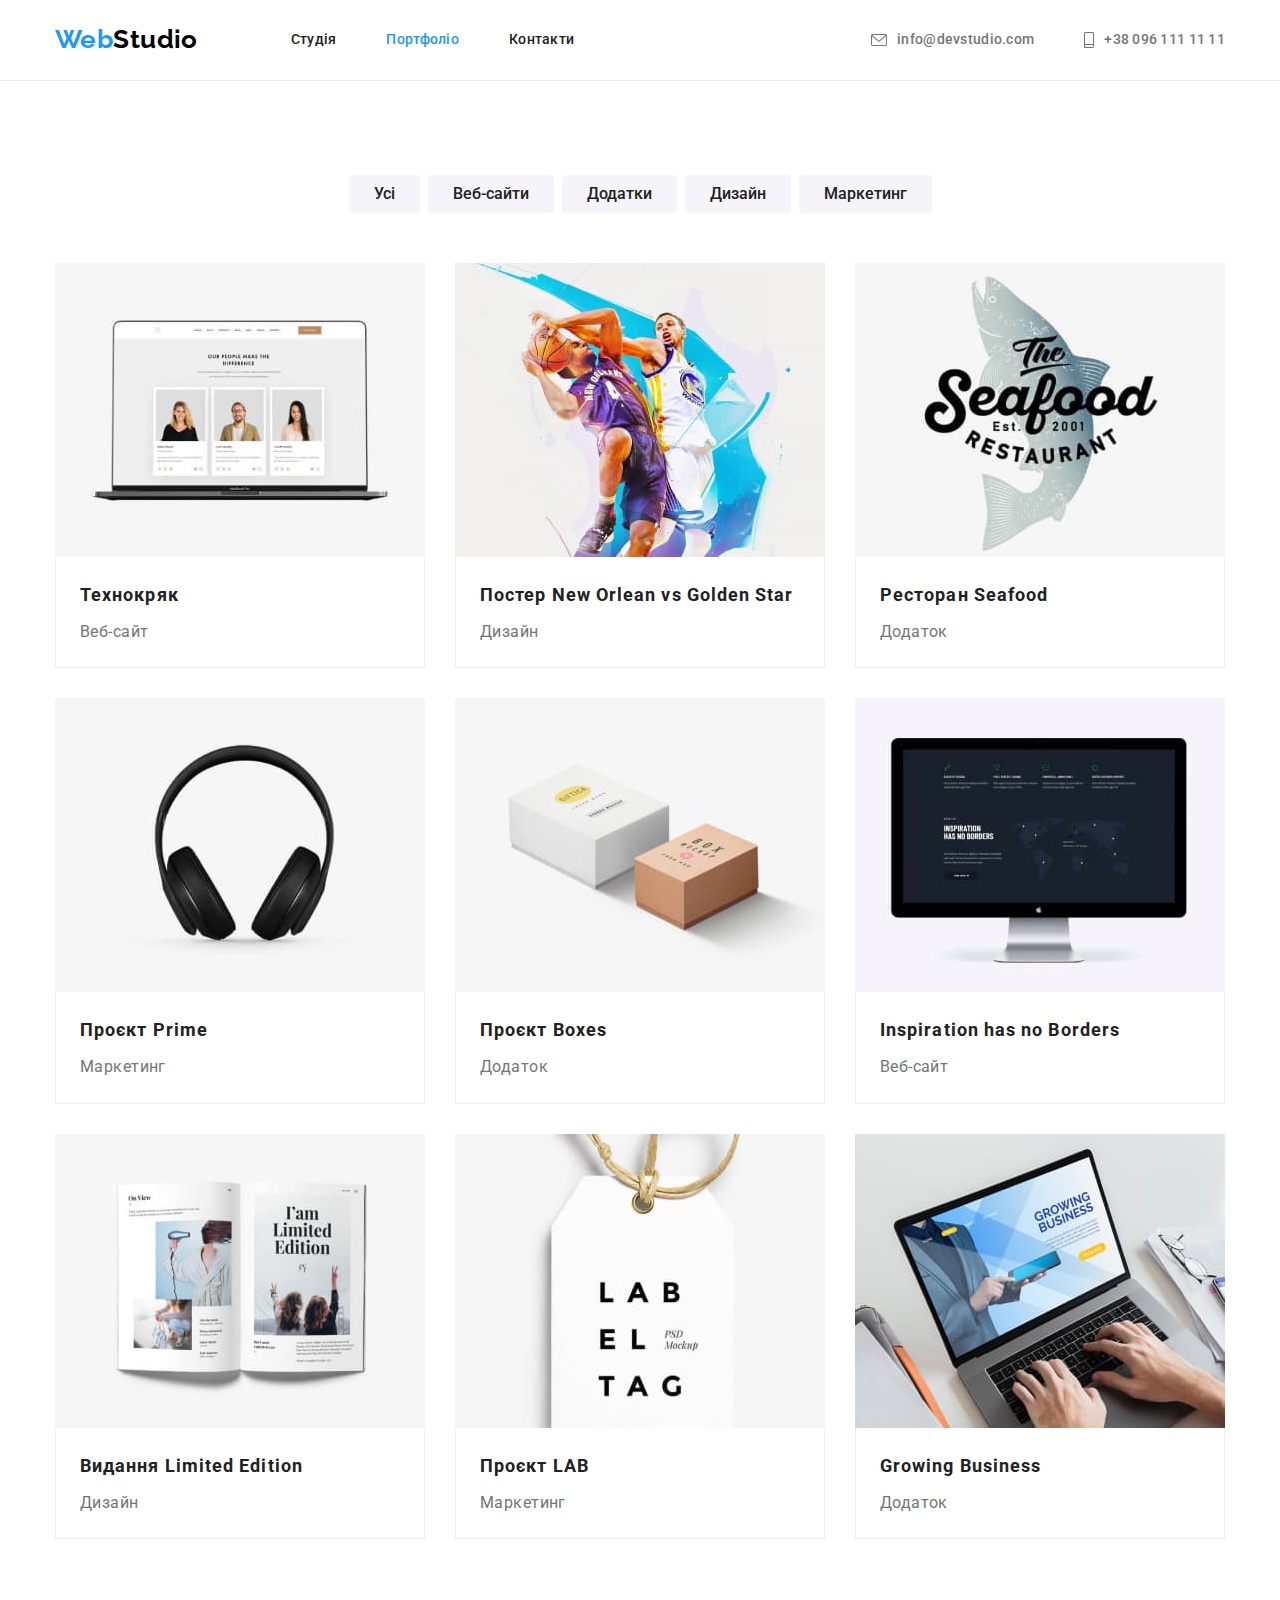
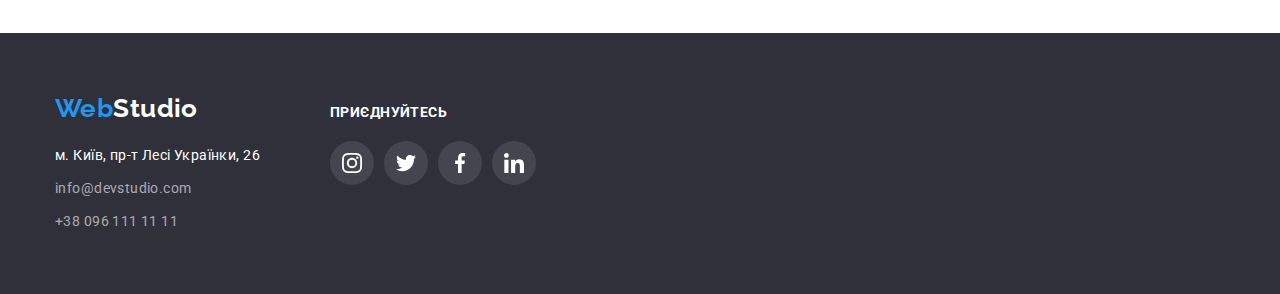
==== portfolio.html @ b89c9b1a "перенес файлы" ====
<!DOCTYPE html>
<html lang="uk">
  <head>
    <meta charset="UTF-8" />
    <meta http-equiv="X-UA-Compatible" content="IE=edge" />
    <meta name="viewport" content="width=device-width, initial-scale=1.0" />
    <title>Портфоліо</title>
    <link rel="preconnect" href="https://fonts.googleapis.com" />
    <link rel="preconnect" href="https://fonts.gstatic.com" crossorigin />
    <link
      href="https://fonts.googleapis.com/css2?family=Montserrat:wght@400;500;600&family=Raleway:wght@700&family=Roboto:wght@400;500;700;900&display=swap"
      rel="stylesheet"
    />
    <link
      rel="stylesheet"
      href="https://cdnjs.cloudflare.com/ajax/libs/modern-normalize/1.1.0/modern-normalize.min.css"
    />
    <link rel="stylesheet" href="./css/styles.css" />
  </head>
  <body>
    <!--хедер сайта-->
    <header>
      <div class="header container">
        <nav class="nav">
          <a href="./index.html" class="logo list"> <span class="span">Web</span>Studio</a>

          <ul class="site-nav list">
            <li class="nav-item"><a href="./index.html" class="link list">Студія</a></li>

            <li class="nav-item">
              <a href="./portfolio.html" class="portfolio list">Портфоліо</a>
            </li>

            <li class="nav-item"><a href="./index.html" class="link list">Контакти</a></li>
          </ul>
        </nav>

        <ul class="auth-nav list">
          <li class="auth-item">
            <a href="mailto:info@devstudio.com" class="link list">
              <svg class="mail">
                <use href="./images/symbol-defs-opt.svg#icon-envelope"></use>
              </svg>
              info@devstudio.com</a
            >
          </li>
          <li class="auth-item">
            <a href="tel:+380961111111" class="link list">
              <svg class="telephone">
                <use href="./images/symbol-defs-opt.svg#icon-smartphone"></use></svg
              >+38 096 111 11 11</a
            >
          </li>
        </ul>
      </div>
    </header>

    <!-- основная информация -->
    <main>
      <section class="section-portfolio">
        <h1>Портфоліо</h1>
        <div class="container">
          <ul class="portfolio-nav list">
            <li class="nav-item"><button type="button" class="portfolio-btn">Усі</button></li>
            <li class="nav-item"><button type="button" class="portfolio-btn">Веб-сайти</button></li>
            <li class="nav-item"><button type="button" class="portfolio-btn">Додатки</button></li>
            <li class="nav-item"><button type="button" class="portfolio-btn">Дизайн</button></li>
            <li class="nav-item"><button type="button" class="portfolio-btn">Маркетинг</button></li>
          </ul>

          <ul class="cards-info list no-margin">
            <li class="card">
              <a href="" class="card-link list">
                <img src="./images/porfolio/tehno.jpg" alt="Технокряк" width="370" />
                <div class="card-content">
                  <h2 class="card-title">Технокряк</h2>
                  <p class="card-text">Веб-сайт</p>
                </div>
                <!-- <p class="card-text">
                  Lorem ipsum dolor sit amet consectetur adipisicing elit. Tempora, ex!
                </p> -->
              </a>
            </li>
            <li class="card">
              <a href="" class="card-link card-link list">
                <img src="./images/porfolio/poster.jpg" alt="Постер" width="370" />
                <div class="card-content">
                  <h2 class="card-title">Постер New Orlean vs Golden Star</h2>
                  <p class="card-text">Дизайн</p>
                </div>
                <!-- <p class="card-text">
                  Lorem ipsum dolor sit amet consectetur adipisicing elit. Tempora, ex!
                </p> -->
              </a>
            </li>

            <li class="card">
              <a href="" class="card-link list">
                <img
                  src="./images/porfolio/seafood.jpg"
                  alt=" додаток Ресторан Seafood"
                  width="370"
                />
                <div class="card-content">
                  <h2 class="card-title">Ресторан Seafood</h2>
                  <p class="card-text">Додаток</p>
                </div>
                <!-- <p class="card-text">
                  Lorem ipsum dolor sit amet consectetur adipisicing elit. Tempora, ex!
                </p> -->
              </a>
            </li>

            <li class="card">
              <a href="" class="card-link list">
                <img src="./images/porfolio/prime.jpg" alt="Проєкт прайм" width="370" />
                <div class="card-content">
                  <h2 class="card-title">Проєкт Prime</h2>
                  <p class="card-text">Маркетинг</p>
                </div>
                <!-- <p class="card-text">
                  Lorem ipsum dolor sit amet consectetur adipisicing elit. Tempora, ex!
                </p> -->
              </a>
            </li>

            <li class="card">
              <a href="" class="card-link list">
                <img src="./images/porfolio/boxes.jpg" alt="Проєкт боксес" width="370" />
                <div class="card-content">
                  <h2 class="card-title">Проєкт Boxes</h2>
                  <p class="card-text">Додаток</p>
                </div>
                <!-- <p class="card-text">
                  Lorem ipsum dolor sit amet consectetur adipisicing elit. Tempora, ex!
                </p> -->
              </a>
            </li>

            <li class="card">
              <a href="" class="card-link list">
                <img src="./images/porfolio/borders.jpg" alt="Натхнення без кордонів" width="370" />
                <div class="card-content">
                  <h2 class="card-title">Inspiration has no Borders</h2>
                  <p class="card-text">Веб-сайт</p>
                </div>
                <!-- <p class="card-text">
                  Lorem ipsum dolor sit amet consectetur adipisicing elit. Tempora, ex!
                </p> -->
              </a>
            </li>

            <li class="card">
              <a href="" class="card-link list">
                <img src="./images/porfolio/le.jpg" alt="лімітовані видання" width="370" />
                <div class="card-content">
                  <h2 class="card-title">Видання Limited Edition</h2>
                  <p class="card-text">Дизайн</p>
                </div>
                <!-- <p class="card-text">
                  Lorem ipsum dolor sit amet consectetur adipisicing elit. Tempora, ex!
                </p> -->
              </a>
            </li>

            <li class="card">
              <a href="" class="card-link list">
                <img src="./images/porfolio/lab.jpg" alt="Проєкт LAB" width="370" />
                <div class="card-content">
                  <h2 class="card-title">Проєкт LAB</h2>
                  <p class="card-text">Маркетинг</p>
                </div>
                <!-- <p class="card-text">
                  Lorem ipsum dolor sit amet consectetur adipisicing elit. Tempora, ex!
                </p> -->
              </a>
            </li>

            <li class="card">
              <a href="" class="card-link list">
                <img
                  src="./images/porfolio/business.jpg"
                  alt="додаток Growing Business"
                  width="370"
                />
                <div class="card-content">
                  <h2 class="card-title">Growing Business</h2>
                  <p class="card-text">Додаток</p>
                </div>
                <!-- <p class="card-text">
                  Lorem ipsum dolor sit amet consectetur adipisicing elit. Tempora, ex!
                </p> -->
              </a>
            </li>
          </ul>
        </div>
      </section>
    </main>
    <!--подвал!-->
    <footer class="footer">
      <div class="footer-container container">
        <address>
          <a href="./index.html" class="logo list"> <span class="span">Web</span>Studio</a>
          <ul class="site-address list no-margin">
            <li class="address-item">
              <a
                href="https://goo.gl/maps/yjSmeDeuVUnGaKGq8"
                target="_blank"
                rel="noreferrer noopener"
                class="link map list"
              >
                м. Київ, пр-т Лесі Українки, 26
              </a>
            </li>

            <li class="address-item">
              <a href="mailto:info@devstudio.com" class="link contact list">info@devstudio.com</a>
            </li>

            <li class="address-item">
              <a href="tel:+380961111111" class="link contact list">+38 096 111 11 11</a>
            </li>
          </ul>
        </address>
        <div class="footer-right">
          <p class="social-title">приєднуйтесь</p>
          <ul class="footer-social list no-margin">
            <li class="footer-item">
              <a class="icon" href="https://www.instagram.com/"
                ><svg width="20" height="20">
                  <use href="./images/symbol-defs-opt.svg#icon-instagram"></use></svg
              ></a>
            </li>

            <li class="footer-item">
              <a href="https://twitter.com/" class="icon">
                <svg width="20" height="20">
                  <use href="./images/symbol-defs-opt.svg#icon-twitter"></use></svg
              ></a>
            </li>

            <li class="footer-item">
              <a href="https://www.facebook.com/" class="icon">
                <svg width="20" height="20">
                  <use href="./images/symbol-defs-opt.svg#icon-facebook"></use></svg
              ></a>
            </li>

            <li class="footer-item">
              <a href="https://www.linkedin.com/" class="icon">
                <svg width="20" height="20">
                  <use href="./images/symbol-defs-opt.svg#icon-linkedin"></use></svg
              ></a>
            </li>
          </ul>
        </div>
      </div>
    </footer>
  </body>
</html>
---- css/styles.css ----
/* цвет фона       #FFFFFF*/
/* цвет  переменной #FFFFFF */
/* цвет заголовков #212121 */
/* цвет текста навигации #212121  */
/* цвет текста     #757575 */
/* цвет лого       #000000 */
/* акцент цвета лого   #2196F3*/
/* цвет акцента    #2196F3*/
/* цвет фона приветствие  #C4C4C4; */
/* цвет фона команда #F5F4FA;*/
/* цвет иконок #AFB1B8 */
/* цвет фона кнопок  #f5f4fa */
/* цвет фона футер #2f303a */
/* цвет рамки хедера  #ececec*/
/* цвет рамки карты портфолио #eeeeee */
/* цвет рамки клиенты #AFB1B8;*/
/* тени навигации портфолио rgba(0, 0, 0, 0.25) */
/* тени карта команда 0px 1px 3px rgba(0, 0, 0, 0.12), 0px 1px 1px rgba(0, 0, 0, 0.14),
    0px 2px 1px rgba(0, 0, 0, 0.2); */
/* цвет адреса подвал  rgba(255, 255, 255, 0.6) */

:root {
  --primary-text-color: #757575;
  --primary-heading-color: #212121;
  --accent-color: #2196f3;
  --text-change-color: #ffffff;
  --header-logo-color: #000000;
  --footer-logo-color: #ffffff;
  --text-color-map: #ffffff;
  --text-nav-color: #212121;
  --background-color: #ffffff;
  --background-color-hello: #c4c4c4;
  --background-color-team: #f5f4fa;
  --background-footer: #2f303a;
  --background-color-button: #f5f4fa;
  --border-color-header: #ececec;
  --border-color-card: #eeeeee;
  --border-client-color: #afb1b8;
  --icon-color-team: #afb1b8;
  --nav-portfolio-shadow: rgba(0, 0, 0, 0.25);
  --card-team-shadow: 0px 1px 3px rgba(0, 0, 0, 0.12), 0px 1px 1px rgba(0, 0, 0, 0.14),
    0px 2px 1px rgba(0, 0, 0, 0.2);
  --text-adress-color: rgba(255, 255, 255, 0.6);
}
body {
  background-color: var(--background-color);
  color: var(--primary-text-color);
  font-family: 'Roboto', sans-serif;
  font-weight: 400;
  font-size: 14px;
  line-height: 1.71;
  letter-spacing: 0.03em;
  text-align: center;
}

.list {
  list-style: none;
  text-decoration: none;
}
.no-margin {
  margin-top: 0;
  margin-bottom: 0;
}

.container {
  margin-left: auto;
  margin-right: auto;
  width: 1200px;
  padding-left: 15px;
  padding-right: 15px;
}

/* header */

header {
  border-bottom: 1px solid var(--border-color-header);
}

.header {
  display: flex;
  align-items: center;
}

.logo {
  padding-top: 24px;
  padding-bottom: 24px;

  font-family: 'Raleway', sans-serif;
  font-weight: 700;
  font-size: 26px;
  line-height: 1.2;
}
.logo .span {
  color: var(--accent-color);
}
header .logo {
  color: var(--header-logo-color);
}
/* site-nav */
.nav {
  display: flex;

  align-items: center;
  /* outline: 2px solid tomato; */
}
.site-nav {
  display: flex;
  padding-left: 0;
  margin-left: 93px;
  /* outline: 2px solid tomato; */
}

.site-nav .nav-item {
  margin-left: 50px;
}
.site-nav .nav-item:first-child {
  margin-left: 0;
}
.site-nav,
.auth-nav {
  margin-top: 0;
  margin-bottom: 0;
}

.site-nav .link {
  padding-top: 32px;
  padding-bottom: 32px;

  color: var(--text-nav-color);
  font-weight: 500;
  font-size: 14px;
  line-height: 1.14;
  letter-spacing: 0.02em;
}
.site-nav .link:hover,
.site-nav .link:focus {
  color: var(--accent-color);
}

.site-nav .studoi {
  padding-top: 32px;
  padding-bottom: 32px;

  color: var(--accent-color);
  font-weight: 500;
  font-size: 14px;
  line-height: 1.14;
  letter-spacing: 0.02em;
}
.site-nav .portfolio {
  padding-top: 32px;
  padding-bottom: 32px;

  color: var(--accent-color);
  font-weight: 500;
  font-size: 14px;
  line-height: 1.14;
  letter-spacing: 0.02em;
}
.site-nav .contact {
  padding-top: 32px;
  padding-bottom: 32px;

  color: var(--accent-color);
  font-weight: 500;
  font-size: 14px;
  line-height: 1.14;
  letter-spacing: 0.02em;
}
/* auth-nav */
.auth-nav {
  display: flex;
  padding-left: 0;
  margin-left: auto;

  /* outline: 2px solid tomato; */
}

.auth-nav .auth-item {
  margin-left: 50px;
}
.auth-nav .auth-item:first-child {
  margin-left: 0;
}

.auth-nav .auth-item .mail {
  margin-right: 10px;

  width: 16px;
  height: 12px;
  fill: currentColor;
}

.auth-nav .auth-item .telephone {
  margin-right: 10px;

  width: 10px;
  height: 16px;
  fill: currentColor;
}

.auth-nav .auth-item :hover,
.auth-nav .auth-item :focus {
  color: var(--accent-color);
  fill: var(--accent-color);
}

.auth-nav .link {
  display: flex;
  align-items: center;
  justify-content: center;

  padding-top: 32px;
  padding-bottom: 32px;

  color: var(--primary-text-color);
  font-weight: 500;
  font-size: 14px;
  line-height: 1.14;
  letter-spacing: 0.02em;
}

/* приветствие */
.section-greeting {
  max-width: 1600px;
  height: 600px;
  margin-left: auto;
  margin-right: auto;
  padding-top: 200px;
  padding-bottom: 200px;

  /* background-color: var(--background-color-hello); */

  background-image: linear-gradient(to right, rgba(47, 48, 58, 0.4), rgba(47, 48, 58, 0.4)),
    url(../images/hello.jpg);

  background-repeat: no-repeat, no-repeat;
  background-position: center, center;
  background-size: cover, cover;
}
.section-greeting h1 {
  width: 696px;
  margin-left: auto;
  margin-right: auto;
  margin-bottom: 30px;
  margin-top: 0;

  color: var(--text-change-color);
  font-weight: 900;
  font-size: 44px;
  line-height: 1.36;
  letter-spacing: 0.06em;
  text-transform: uppercase;
}

.section-greeting .container .button {
  display: block;
  min-width: 216px;
  padding: 10px 32px;
  margin-left: auto;
  margin-right: auto;

  background-color: var(--accent-color);
  color: var(--text-change-color);
  box-shadow: 0px 4px 4px rgba(0, 0, 0, 0.15);
  font-family: inherit;
  font-weight: 700;
  font-size: 16px;
  line-height: 1.9;
  letter-spacing: 0.06em;
  cursor: pointer;
  border-radius: 4px;
  border: none;
}
/* .section-greeting .button:hover,
.section-greeting .button:focus {
  background-color: var(--accent-color);
  color: var(--text-change-color);
} */

/* особенности */

.section-features {
  padding-top: 94px;
  padding-bottom: 94px;
}
.section-features h2 {
  position: absolute;
  width: 1px;
  height: 1px;
  margin: -1px;
  border: 0;
  padding: 0;

  white-space: nowrap;
  clip-path: inset(100%);
  clip: rect(0 0 0 0);
  overflow: hidden;
}

.section-features .features {
  display: flex;
  padding-left: 0;

  /* outline: 2px solid tomato; */
}

.features .features-item {
  width: 270px;
  text-align: left;
  margin-left: 30px;

  /* outline: 2px solid teal; */
}

.features .features-item:first-child {
  margin-left: 0;
}

.features .features-item .svg {
  display: flex;
  align-items: center;
  justify-content: center;
  margin-bottom: 30px;

  width: 270px;
  height: 120px;

  background-color: #f5f4fa;
  border-radius: 4px;
}

.features .features-item .icon {
  width: 70px;
  height: 70px;
}
.section-features .features-title {
  margin-top: 0;
  margin-bottom: 10px;

  color: var(--primary-heading-color);
  font-weight: 700;
  line-height: 1.14;
}

/* сфера деятельности */
.section-scope {
  padding-bottom: 94px;
}

.section-scope .container .scope-content {
  display: flex;
  padding-left: 0;
  justify-content: space-between;
}

.scope-content > .content-item {
  margin-left: 30px;
}

.scope-content > .content-item:first-child {
  margin-left: 0;
}

.section-scope .scope-title {
  margin-top: 0;
  margin-bottom: 50px;

  color: var(--primary-heading-color);
  font-weight: 700;
  font-size: 36px;
  line-height: 1.16;
  text-align: center;
}

/* наша команда */
.section-team {
  padding-top: 94px;
  padding-bottom: 94px;

  background-color: var(--background-color-team);
}

.section-team .title-team {
  color: var(--primary-heading-color);
  font-weight: 700;
  font-size: 36px;
  line-height: 1.16;
  margin-top: 0;
  margin-bottom: 50px;
}

.section-team .team-card {
  display: flex;
  padding-left: 0;
}

.team-card > .card-item {
  margin-left: 30px;

  background-color: var(--background-color);
  border-radius: 0px 0px 4px 4px;
  box-shadow: var(--card-team-shadow);
}

.team-card > .card-item:first-child {
  margin-left: 0;
}
.section-team .card-title {
  margin-bottom: 0;
  margin-top: 30px;

  color: var(--primary-heading-color);
  font-weight: 500;
  font-size: 16px;
  line-height: 1.19;
}

.section-team .card-text {
  margin-top: 10px;
  margin-bottom: 0;

  color: var(--primary-text-color);
  font-size: 16px;
  line-height: 1.19;
}

.section-team .team-social {
  padding-left: 0;
  margin-top: 16px;
  margin-bottom: 30px;
  margin-left: 32px;
  margin-right: 32px;

  display: flex;
  align-items: center;
}

.section-team .social-item {
  margin-left: 10px;

  color: var(--primary-text-color);
  fill: var(--primary-text-color);
}

.section-team .social-item:first-child {
  margin-left: 0;
}

.social-item .icon {
  display: flex;
  align-items: center;
  justify-content: center;

  width: 44px;
  height: 44px;

  fill: var(--icon-color-team);
}

.social-item .icon:hover,
.social-item .icon:focus {
  background-color: var(--accent-color);
  fill: var(--background-color);
  border-radius: 50%;
}

/* наши клиенты */
.clients {
  padding-top: 94px;
  padding-bottom: 94px;
}

.clients-title {
  color: var(--primary-heading-color);
  font-weight: 700;
  font-size: 36px;
  line-height: 1.16;
  letter-spacing: 0.03em;

  margin-top: 0;
  margin-bottom: 50px;
}

.client-content {
  padding-left: 0;

  display: flex;

  gap: 30px;
}

.client-item {
  flex-basis: calc((100%-150px) / 6);
}

.client-item .item {
  display: flex;
  align-items: center;
  justify-content: center;

  width: 168px;
  height: 90px;

  fill: var(--icon-color-team);
  border: 1px solid var(--border-client-color);
  border-radius: 4px;
}

.client-item .item:hover,
.client-item .item:focus {
  fill: var(--accent-color);
  border: 1px solid var(--accent-color);
}

/* портфолио заголовок */
.section-portfolio {
  padding-top: 94px;
  padding-bottom: 94px;
}
.section-portfolio h1 {
  position: absolute;
  width: 1px;
  height: 1px;
  margin: -1px;
  border: 0;
  padding: 0;

  white-space: nowrap;
  clip-path: inset(100%);
  clip: rect(0 0 0 0);
  overflow: hidden;
}

/* button portfolio */

.portfolio-nav {
  display: flex;
  justify-content: center;
  padding: 0;

  margin-top: 0;
  margin-bottom: 50px;
}

.portfolio-nav .portfolio-btn {
  padding: 6px 25px;

  background-color: var(--background-color-button);
  color: var(--primary-heading-color);
  font-family: inherit;
  border-radius: 4px;
  border-style: none;
  font-weight: 500;
  font-size: 16px;
  line-height: 1.62;
  cursor: pointer;
}

.portfolio-nav .nav-item {
  margin-left: 8px;
}
.portfolio-nav .nav-item:first-child {
  margin-left: 0;
}

.portfolio-nav .portfolio-btn:hover,
.portfolio-nav .portfolio-btn:focus {
  background-color: var(--accent-color);
  color: var(--text-change-color);
  box-shadow: 0px 4px 4px var(--nav-portfolio-shadow);
}

/* портфолио основная инфа */
img {
  display: block;
  max-width: 100%;
}
.cards-info {
  padding: 0;
  margin: 0;
  display: flex;
  flex-wrap: wrap;
  gap: 30px;

  /* margin-left: -30px;
  margin-top: -30px; */
}

.cards-info > .card {
  flex-basis: calc((100% - 60px) / 3);
}

.cards-info .card .card-link {
  display: block;
}

.cards-info .card .card-link:hover,
.cards-info .card .card-link:focus {
  box-shadow: 0px 1px 1px rgba(0, 0, 0, 0.12), 0px 4px 4px rgba(0, 0, 0, 0.06),
    1px 4px 6px rgba(0, 0, 0, 0.16);
}

.card-content {
  padding: 20px 24px;
  text-align: left;
  border-left: 1px solid var(--border-color-card);
  border-right: 1px solid var(--border-color-card);
  border-bottom: 1px solid var(--border-color-card);
}

.section-portfolio .card-title {
  margin-top: 0;
  margin-bottom: 4px;

  color: var(--primary-heading-color);
  font-weight: 700;
  font-size: 18px;
  line-height: 2;
  letter-spacing: 0.06em;
}

.section-portfolio .card-text {
  margin-top: 0;
  margin-bottom: 0;

  color: var(--primary-text-color);
  font-size: 16px;
  line-height: 1.9;
}

/* footer */

footer {
  background-color: var(--background-footer);
}

.footer {
  padding-top: 60px;
  padding-bottom: 60px;
  text-align: left;
}

.footer-container {
  display: flex;
  align-items: baseline;
}

.footer .logo {
  padding-top: 0px;
  padding-bottom: 0;
  margin-bottom: 20px;
  margin-left: 0;

  color: var(--footer-logo-color);
  display: inline-block;
}

.footer address {
  font-style: normal;
  margin-left: 0;
}

.site-address {
  padding-left: 0;
}

.site-address .address-item {
  margin-bottom: 9px;
}

.site-address .address-item:last-child {
  margin-bottom: 0;
}
.site-address .map {
  color: var(--text-color-map);
  line-height: 1.71;
}
.site-address .map:hover,
.site-address .map:focus {
  color: var(--accent-color);
}
.site-address .contact {
  color: var(--text-adress-color);
  line-height: 1.71;
}
.site-address .contact:hover,
.site-address .contact:focus {
  color: var(--accent-color);
}

.footer-right {
  margin-left: 70px;
}

.footer .social-title {
  margin-top: 0;
  margin-bottom: 20px;
  font-weight: 700;
  font-size: 14px;
  line-height: 1.14;
  letter-spacing: 0.03em;
  text-transform: uppercase;

  color: var(--text-change-color);
}

.footer .footer-social {
  display: flex;
  align-items: center;
  padding-left: 0;
}

.footer .footer-item {
  margin-left: 10px;

  background-color: rgba(255, 255, 255, 0.1);
  border-radius: 50%;
}

.footer .footer-item:first-child {
  margin-left: 0;
}

.footer-item .icon {
  display: flex;
  align-items: center;
  justify-content: center;

  width: 44px;
  height: 44px;

  fill: var(--footer-logo-color);
}

.footer-item .icon:hover,
.footer-item .icon:focus {
  background-color: var(--accent-color);
  fill: var(--background-color);
  border-radius: 50%;
}
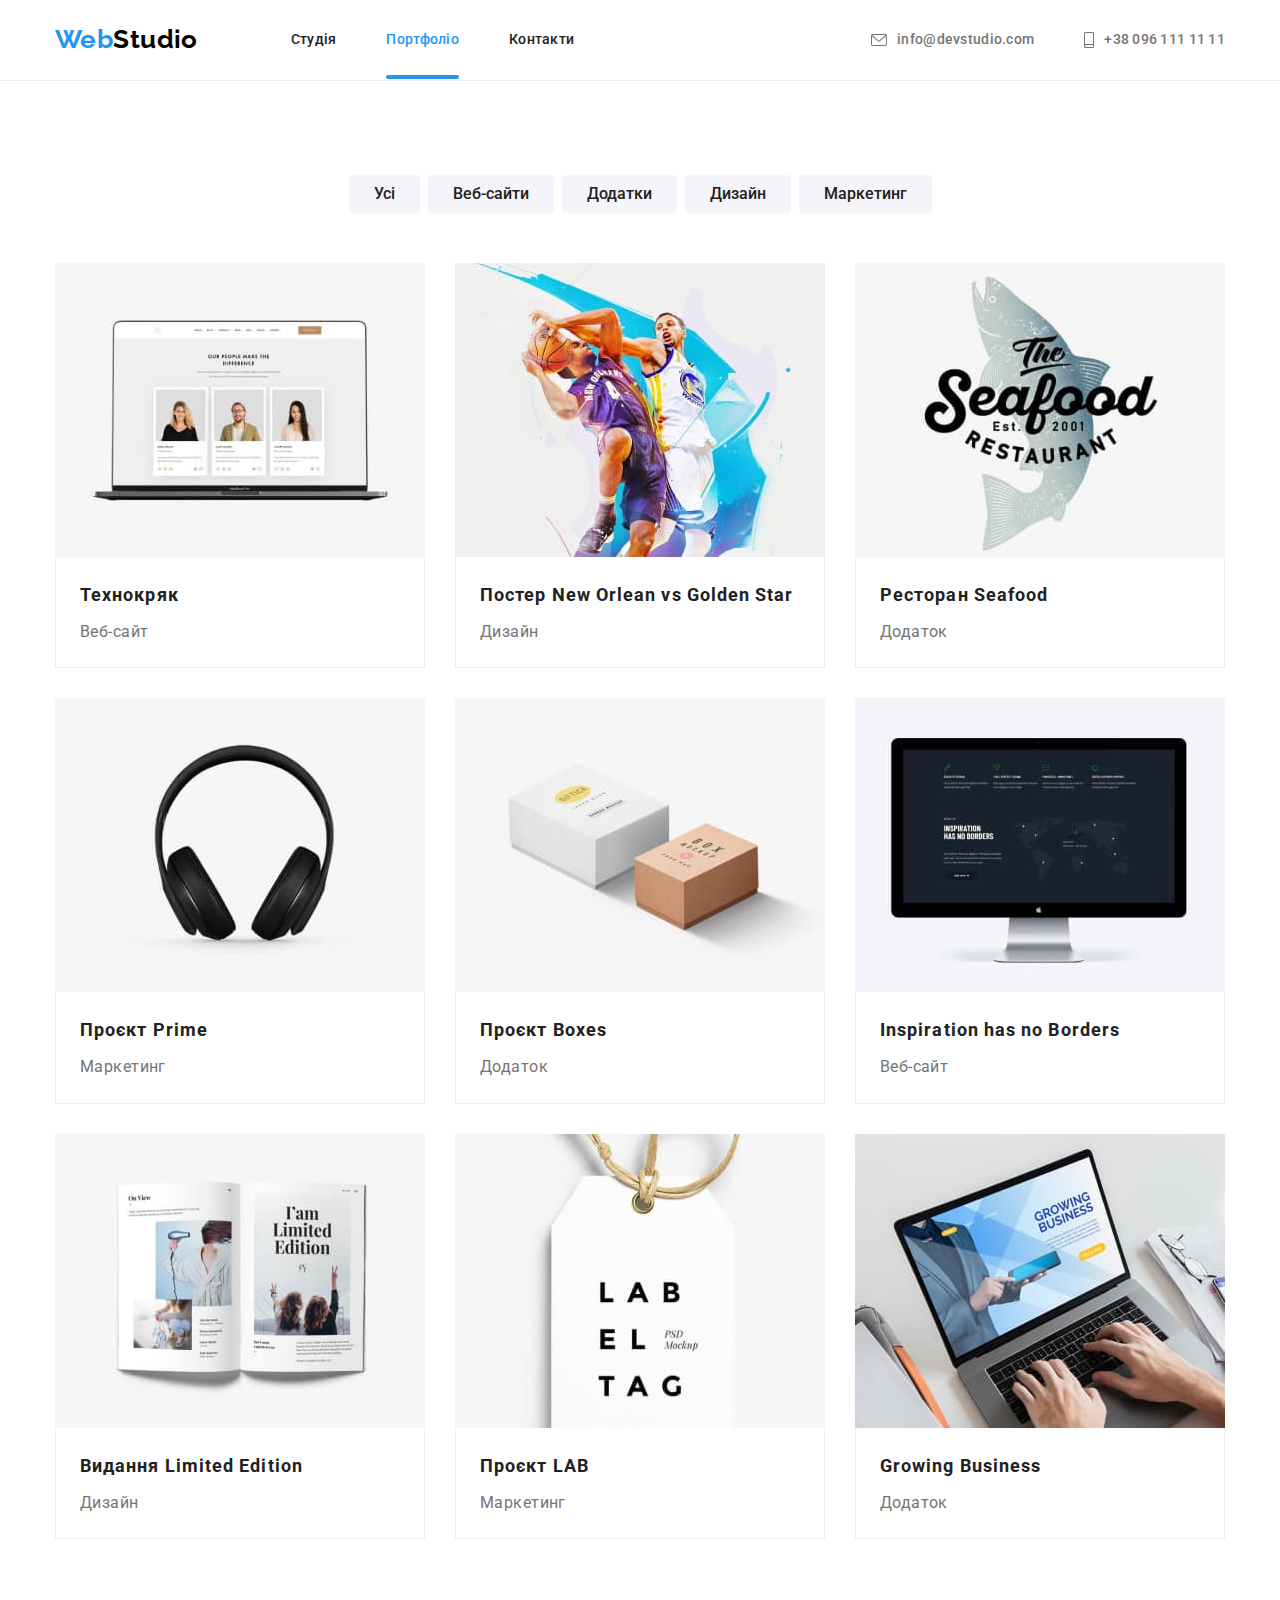
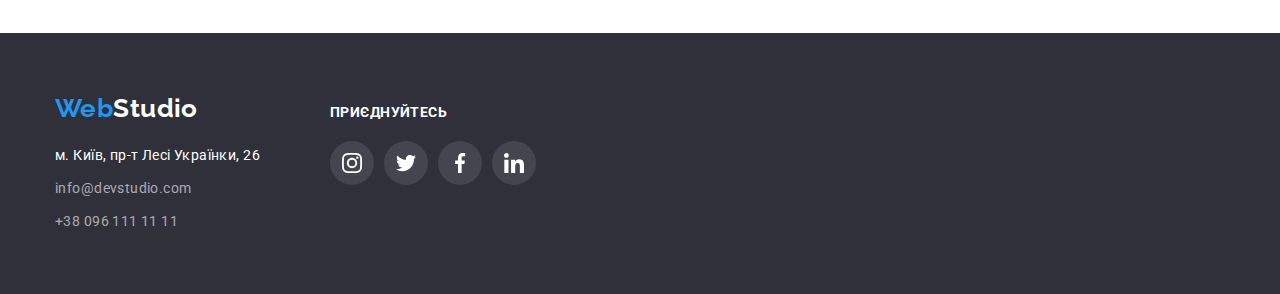
==== commit 9f2ce755: "доработал дз" ====
--- a/portfolio.html
+++ b/portfolio.html
@@ -71,125 +71,174 @@
           <ul class="cards-info list no-margin">
             <li class="card">
               <a href="" class="card-link list">
-                <img src="./images/porfolio/tehno.jpg" alt="Технокряк" width="370" />
+                <div class="card-thumb">
+                  <img src="./images/porfolio/tehno.jpg" alt="Технокряк" width="370" />
+                  <p class="thumb-text">
+                    Lorem ipsum dolor sit amet consectetur adipisicing elit. Aperiam ea reiciendis
+                    id hic placeat quis architecto, ullam fugit, a harum maxime, sit quod inventore
+                    commodi?
+                  </p>
+                </div>
+
                 <div class="card-content">
                   <h2 class="card-title">Технокряк</h2>
                   <p class="card-text">Веб-сайт</p>
                 </div>
-                <!-- <p class="card-text">
-                  Lorem ipsum dolor sit amet consectetur adipisicing elit. Tempora, ex!
-                </p> -->
               </a>
             </li>
             <li class="card">
               <a href="" class="card-link card-link list">
-                <img src="./images/porfolio/poster.jpg" alt="Постер" width="370" />
+                <div class="card-thumb">
+                  <img src="./images/porfolio/poster.jpg" alt="Постер" width="370" />
+                  <p class="thumb-text">
+                    Lorem ipsum dolor sit amet consectetur adipisicing elit. Aperiam ea reiciendis
+                    id hic placeat quis architecto, ullam fugit, a harum maxime, sit quod inventore
+                    commodi?
+                  </p>
+                </div>
+
                 <div class="card-content">
                   <h2 class="card-title">Постер New Orlean vs Golden Star</h2>
                   <p class="card-text">Дизайн</p>
                 </div>
-                <!-- <p class="card-text">
-                  Lorem ipsum dolor sit amet consectetur adipisicing elit. Tempora, ex!
-                </p> -->
-              </a>
-            </li>
-
-            <li class="card">
-              <a href="" class="card-link list">
-                <img
-                  src="./images/porfolio/seafood.jpg"
-                  alt=" додаток Ресторан Seafood"
-                  width="370"
-                />
+              </a>
+            </li>
+
+            <li class="card">
+              <a href="" class="card-link list">
+                <div class="card-thumb">
+                  <img
+                    src="./images/porfolio/seafood.jpg"
+                    alt=" додаток Ресторан Seafood"
+                    width="370"
+                  />
+                  <p class="thumb-text">
+                    Lorem ipsum dolor sit amet consectetur adipisicing elit. Aperiam ea reiciendis
+                    id hic placeat quis architecto, ullam fugit, a harum maxime, sit quod inventore
+                    commodi?
+                  </p>
+                </div>
+
                 <div class="card-content">
                   <h2 class="card-title">Ресторан Seafood</h2>
                   <p class="card-text">Додаток</p>
                 </div>
-                <!-- <p class="card-text">
-                  Lorem ipsum dolor sit amet consectetur adipisicing elit. Tempora, ex!
-                </p> -->
-              </a>
-            </li>
-
-            <li class="card">
-              <a href="" class="card-link list">
-                <img src="./images/porfolio/prime.jpg" alt="Проєкт прайм" width="370" />
+              </a>
+            </li>
+
+            <li class="card">
+              <a href="" class="card-link list">
+                <div class="card-thumb">
+                  <img src="./images/porfolio/prime.jpg" alt="Проєкт прайм" width="370" />
+                  <p class="thumb-text">
+                    Lorem ipsum dolor sit amet consectetur adipisicing elit. Aperiam ea reiciendis
+                    id hic placeat quis architecto, ullam fugit, a harum maxime, sit quod inventore
+                    commodi?
+                  </p>
+                </div>
+
                 <div class="card-content">
                   <h2 class="card-title">Проєкт Prime</h2>
                   <p class="card-text">Маркетинг</p>
                 </div>
-                <!-- <p class="card-text">
-                  Lorem ipsum dolor sit amet consectetur adipisicing elit. Tempora, ex!
-                </p> -->
-              </a>
-            </li>
-
-            <li class="card">
-              <a href="" class="card-link list">
-                <img src="./images/porfolio/boxes.jpg" alt="Проєкт боксес" width="370" />
+              </a>
+            </li>
+
+            <li class="card">
+              <a href="" class="card-link list">
+                <div class="card-thumb">
+                  <img src="./images/porfolio/boxes.jpg" alt="Проєкт боксес" width="370" />
+                  <p class="thumb-text">
+                    Lorem ipsum dolor sit amet consectetur adipisicing elit. Aperiam ea reiciendis
+                    id hic placeat quis architecto, ullam fugit, a harum maxime, sit quod inventore
+                    commodi?
+                  </p>
+                </div>
+
                 <div class="card-content">
                   <h2 class="card-title">Проєкт Boxes</h2>
                   <p class="card-text">Додаток</p>
                 </div>
-                <!-- <p class="card-text">
-                  Lorem ipsum dolor sit amet consectetur adipisicing elit. Tempora, ex!
-                </p> -->
-              </a>
-            </li>
-
-            <li class="card">
-              <a href="" class="card-link list">
-                <img src="./images/porfolio/borders.jpg" alt="Натхнення без кордонів" width="370" />
+              </a>
+            </li>
+
+            <li class="card">
+              <a href="" class="card-link list">
+                <div class="card-thumb">
+                  <img
+                    src="./images/porfolio/borders.jpg"
+                    alt="Натхнення без кордонів"
+                    width="370"
+                  />
+                  <p class="thumb-text">
+                    Lorem ipsum dolor sit amet consectetur adipisicing elit. Aperiam ea reiciendis
+                    id hic placeat quis architecto, ullam fugit, a harum maxime, sit quod inventore
+                    commodi?
+                  </p>
+                </div>
+
                 <div class="card-content">
                   <h2 class="card-title">Inspiration has no Borders</h2>
                   <p class="card-text">Веб-сайт</p>
                 </div>
-                <!-- <p class="card-text">
-                  Lorem ipsum dolor sit amet consectetur adipisicing elit. Tempora, ex!
-                </p> -->
-              </a>
-            </li>
-
-            <li class="card">
-              <a href="" class="card-link list">
-                <img src="./images/porfolio/le.jpg" alt="лімітовані видання" width="370" />
+              </a>
+            </li>
+
+            <li class="card">
+              <a href="" class="card-link list">
+                <div class="card-thumb">
+                  <img src="./images/porfolio/le.jpg" alt="лімітовані видання" width="370" />
+                  <p class="thumb-text">
+                    Lorem ipsum dolor sit amet consectetur adipisicing elit. Aperiam ea reiciendis
+                    id hic placeat quis architecto, ullam fugit, a harum maxime, sit quod inventore
+                    commodi?
+                  </p>
+                </div>
+
                 <div class="card-content">
                   <h2 class="card-title">Видання Limited Edition</h2>
                   <p class="card-text">Дизайн</p>
                 </div>
-                <!-- <p class="card-text">
-                  Lorem ipsum dolor sit amet consectetur adipisicing elit. Tempora, ex!
-                </p> -->
-              </a>
-            </li>
-
-            <li class="card">
-              <a href="" class="card-link list">
-                <img src="./images/porfolio/lab.jpg" alt="Проєкт LAB" width="370" />
+              </a>
+            </li>
+
+            <li class="card">
+              <a href="" class="card-link list">
+                <div class="card-thumb">
+                  <img src="./images/porfolio/lab.jpg" alt="Проєкт LAB" width="370" />
+                  <p class="thumb-text">
+                    Lorem ipsum dolor sit amet consectetur adipisicing elit. Aperiam ea reiciendis
+                    id hic placeat quis architecto, ullam fugit, a harum maxime, sit quod inventore
+                    commodi?
+                  </p>
+                </div>
+
                 <div class="card-content">
                   <h2 class="card-title">Проєкт LAB</h2>
                   <p class="card-text">Маркетинг</p>
                 </div>
-                <!-- <p class="card-text">
-                  Lorem ipsum dolor sit amet consectetur adipisicing elit. Tempora, ex!
-                </p> -->
-              </a>
-            </li>
-
-            <li class="card">
-              <a href="" class="card-link list">
-                <img
-                  src="./images/porfolio/business.jpg"
-                  alt="додаток Growing Business"
-                  width="370"
-                />
+              </a>
+            </li>
+
+            <li class="card">
+              <a href="" class="card-link list">
+                <div class="card-thumb">
+                  <img
+                    src="./images/porfolio/business.jpg"
+                    alt="додаток Growing Business"
+                    width="370"
+                  />
+                  <p class="thumb-text">
+                    Lorem ipsum dolor sit amet consectetur adipisicing elit. Aperiam ea reiciendis
+                    id hic placeat quis architecto, ullam fugit, a harum maxime, sit quod inventore
+                    commodi?
+                  </p>
+                </div>
+
                 <div class="card-content">
                   <h2 class="card-title">Growing Business</h2>
                   <p class="card-text">Додаток</p>
                 </div>
-                <!-- <p class="card-text">
-                  Lorem ipsum dolor sit amet consectetur adipisicing elit. Tempora, ex!
-                </p> -->
               </a>
             </li>
           </ul>
--- a/css/styles.css
+++ b/css/styles.css
@@ -123,6 +123,7 @@
 }
 
 .site-nav .link {
+  position: relative;
   padding-top: 32px;
   padding-bottom: 32px;
 
@@ -132,12 +133,32 @@
   line-height: 1.14;
   letter-spacing: 0.02em;
 }
+
+.site-nav .link::after {
+  content: '';
+  position: absolute;
+  display: block;
+  bottom: 0;
+
+  width: 100%;
+  height: 4px;
+  border-radius: 2px;
+
+  opacity: 0;
+
+  background-color: #2196f3;
+}
+
 .site-nav .link:hover,
-.site-nav .link:focus {
+.site-nav .link:focus,
+.site-nav .link:hover::after,
+.site-nav .link:focus::after {
+  opacity: 1;
   color: var(--accent-color);
 }
 
 .site-nav .studoi {
+  position: relative;
   padding-top: 32px;
   padding-bottom: 32px;
 
@@ -147,7 +168,9 @@
   line-height: 1.14;
   letter-spacing: 0.02em;
 }
+
 .site-nav .portfolio {
+  position: relative;
   padding-top: 32px;
   padding-bottom: 32px;
 
@@ -157,7 +180,9 @@
   line-height: 1.14;
   letter-spacing: 0.02em;
 }
+
 .site-nav .contact {
+  position: relative;
   padding-top: 32px;
   padding-bottom: 32px;
 
@@ -166,6 +191,21 @@
   font-size: 14px;
   line-height: 1.14;
   letter-spacing: 0.02em;
+}
+
+.site-nav .studoi::after,
+.site-nav .portfolio::after,
+.site-nav .contact::after {
+  content: '';
+  position: absolute;
+  display: block;
+  bottom: 0;
+
+  width: 100%;
+  height: 4px;
+  border-radius: 2px;
+
+  background-color: #2196f3;
 }
 /* auth-nav */
 .auth-nav {
@@ -348,20 +388,6 @@
   padding-bottom: 94px;
 }
 
-.section-scope .container .scope-content {
-  display: flex;
-  padding-left: 0;
-  justify-content: space-between;
-}
-
-.scope-content > .content-item {
-  margin-left: 30px;
-}
-
-.scope-content > .content-item:first-child {
-  margin-left: 0;
-}
-
 .section-scope .scope-title {
   margin-top: 0;
   margin-bottom: 50px;
@@ -371,6 +397,52 @@
   font-size: 36px;
   line-height: 1.16;
   text-align: center;
+}
+
+.section-scope .scope-content {
+  display: flex;
+  padding-left: 0;
+  justify-content: space-between;
+}
+
+.scope-content > .content-item {
+  margin-left: 30px;
+}
+
+.scope-content > .content-item:first-child {
+  margin-left: 0;
+}
+
+.item-thumb {
+  position: relative;
+}
+
+.item-thumb::before {
+  position: absolute;
+  content: '';
+  width: 100%;
+  height: 70px;
+  left: 0;
+  bottom: 0;
+
+  background-color: rgba(47, 48, 58, 0.8);
+}
+
+.scope-content .content-item-text {
+  position: absolute;
+  bottom: 10%;
+  left: 50%;
+  transform: translate(-50%, 0%);
+
+  margin: 0;
+
+  font-family: 'Roboto';
+  font-weight: 700;
+  font-size: 14px;
+  line-height: 1.14;
+  letter-spacing: 0.03em;
+  text-transform: uppercase;
+  color: var(--text-change-color);
 }
 
 /* наша команда */
@@ -601,6 +673,48 @@
     1px 4px 6px rgba(0, 0, 0, 0.16);
 }
 
+.cards-info .card .card-thumb {
+  position: relative;
+}
+
+.cards-info .card .card-thumb::before {
+  display: inline-block;
+  content: '';
+  position: absolute;
+  width: 100%;
+  height: 100%;
+  top: 0;
+  left: 0;
+
+  opacity: 0;
+
+  background-color: rgba(33, 150, 243, 0.9);
+}
+
+.cards-info .card .card-thumb .thumb-text {
+  position: absolute;
+  left: 0;
+  top: 50%;
+  transform: translate(0%, -50%);
+
+  margin-top: 0;
+  margin-bottom: 0;
+
+  opacity: 0;
+
+  font-size: 16px;
+  line-height: 1.9;
+  color: var(--primary-text-color);
+}
+
+.cards-info .card .card-thumb:hover::before {
+  opacity: 1;
+}
+
+.cards-info .card .card-thumb:hover .thumb-text {
+  opacity: 1;
+}
+
 .card-content {
   padding: 20px 24px;
   text-align: left;
@@ -739,3 +853,61 @@
   fill: var(--background-color);
   border-radius: 50%;
 }
+
+/* модельное окно */
+
+.backdrop {
+  position: fixed;
+  left: 0;
+  top: 0;
+
+  width: 100%;
+  height: 100%;
+
+  background-color: rgba(0, 0, 0, 0.2);
+}
+
+.is-hidden {
+  opacity: 0;
+  pointer-events: none;
+}
+
+.modal {
+  position: absolute;
+  left: 50%;
+  top: 50%;
+  transform: translate(-50%, -50%);
+
+  width: 528px;
+  height: 581px;
+
+  box-shadow: 0px 1px 3px rgba(0, 0, 0, 0.12), 0px 1px 1px rgba(0, 0, 0, 0.14),
+    0px 2px 1px rgba(0, 0, 0, 0.2);
+  border-radius: 4px;
+  background-color: var(--background-color);
+}
+
+.close-btn {
+  position: absolute;
+  top: 8px;
+  right: 8px;
+
+  display: flex;
+  align-items: center;
+  justify-content: center;
+
+  width: 30px;
+  height: 30px;
+  fill: black;
+
+  background: #ffffff;
+  border: 1px solid rgba(0, 0, 0, 0.1);
+  border-radius: 50%;
+  cursor: pointer;
+}
+
+.close-modal {
+  width: 11px;
+  height: 11px;
+  color: currentColor;
+}
